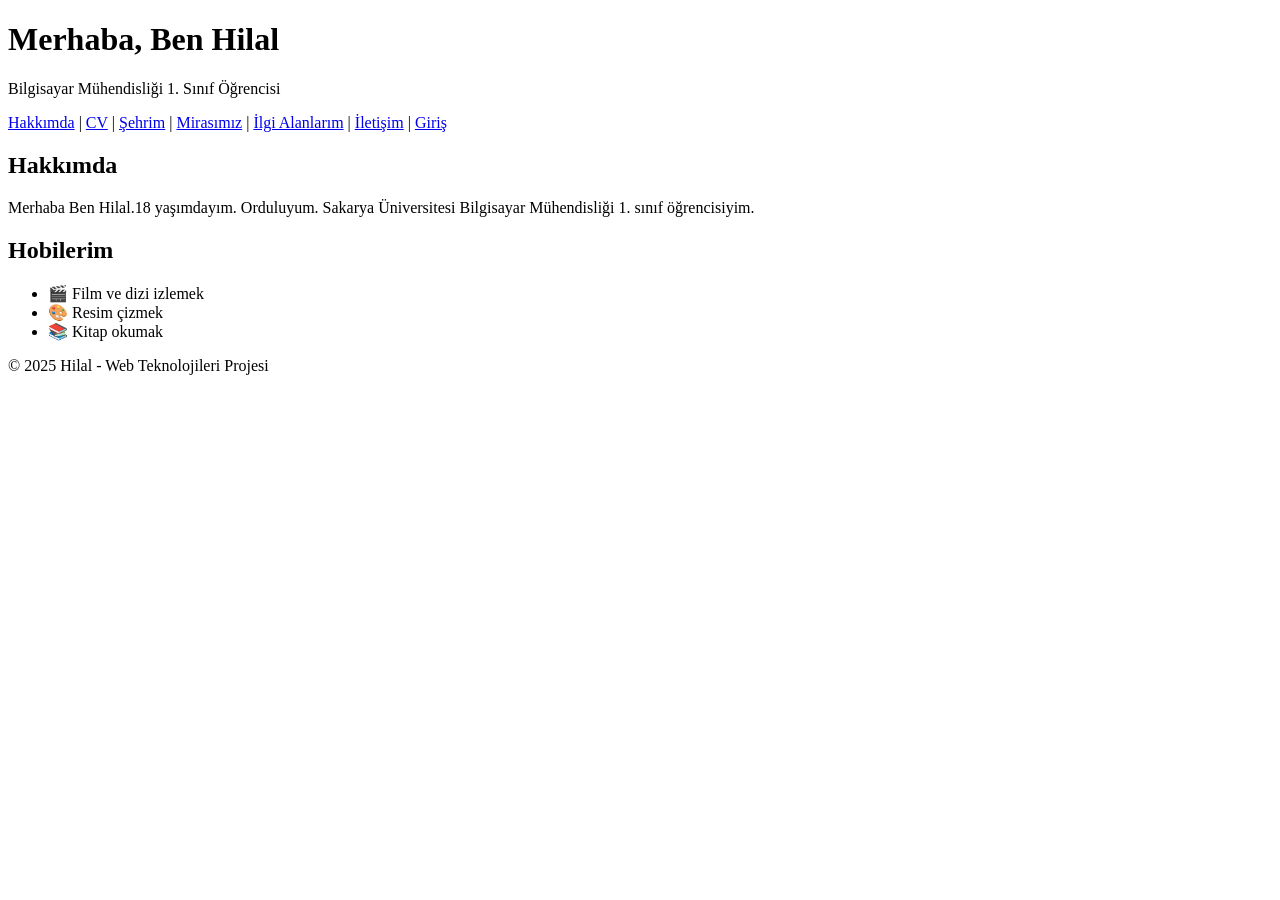
==== index.html @ f27714cb "Hakkımda sayfası oluşturuldu" ====
<!DOCTYPE html>
<html lang="tr">
<head>
    <meta charset="UTF-8">
    <meta name="viewport" content="width=device-width, initial-scale=1.0">
    <title>Hakkımda - Hilal</title>
</head>
<body>

    <header>
        <h1>Merhaba, Ben Hilal </h1>
        <p>Bilgisayar Mühendisliği 1. Sınıf Öğrencisi</p>
    </header>

    <nav>
        <a href="index.html">Hakkımda</a> |
        <a href="cv.html">CV</a> |
        <a href="sehrim.html">Şehrim</a> |
        <a href="miras.html">Mirasımız</a> |
        <a href="ilgi.html">İlgi Alanlarım</a> |
        <a href="iletisim.html">İletişim</a> |
        <a href="login.html">Giriş</a>
    </nav>

    <main>
        <section>
            <h2>Hakkımda</h2>
            <p>
                Merhaba Ben Hilal.18 yaşımdayım. Orduluyum. Sakarya Üniversitesi 
                Bilgisayar Mühendisliği 1. sınıf öğrencisiyim.
            </p>
        </section>

        <section>
            <h2>Hobilerim</h2>
            <ul>
                <li>🎬 Film ve dizi izlemek</li>
                <li>🎨 Resim çizmek</li>
                <li>📚 Kitap okumak</li>
                
            </ul>
        </section>
    </main>

    <footer>
        <p>© 2025 Hilal - Web Teknolojileri Projesi</p>
    </footer>

</body>
</html>
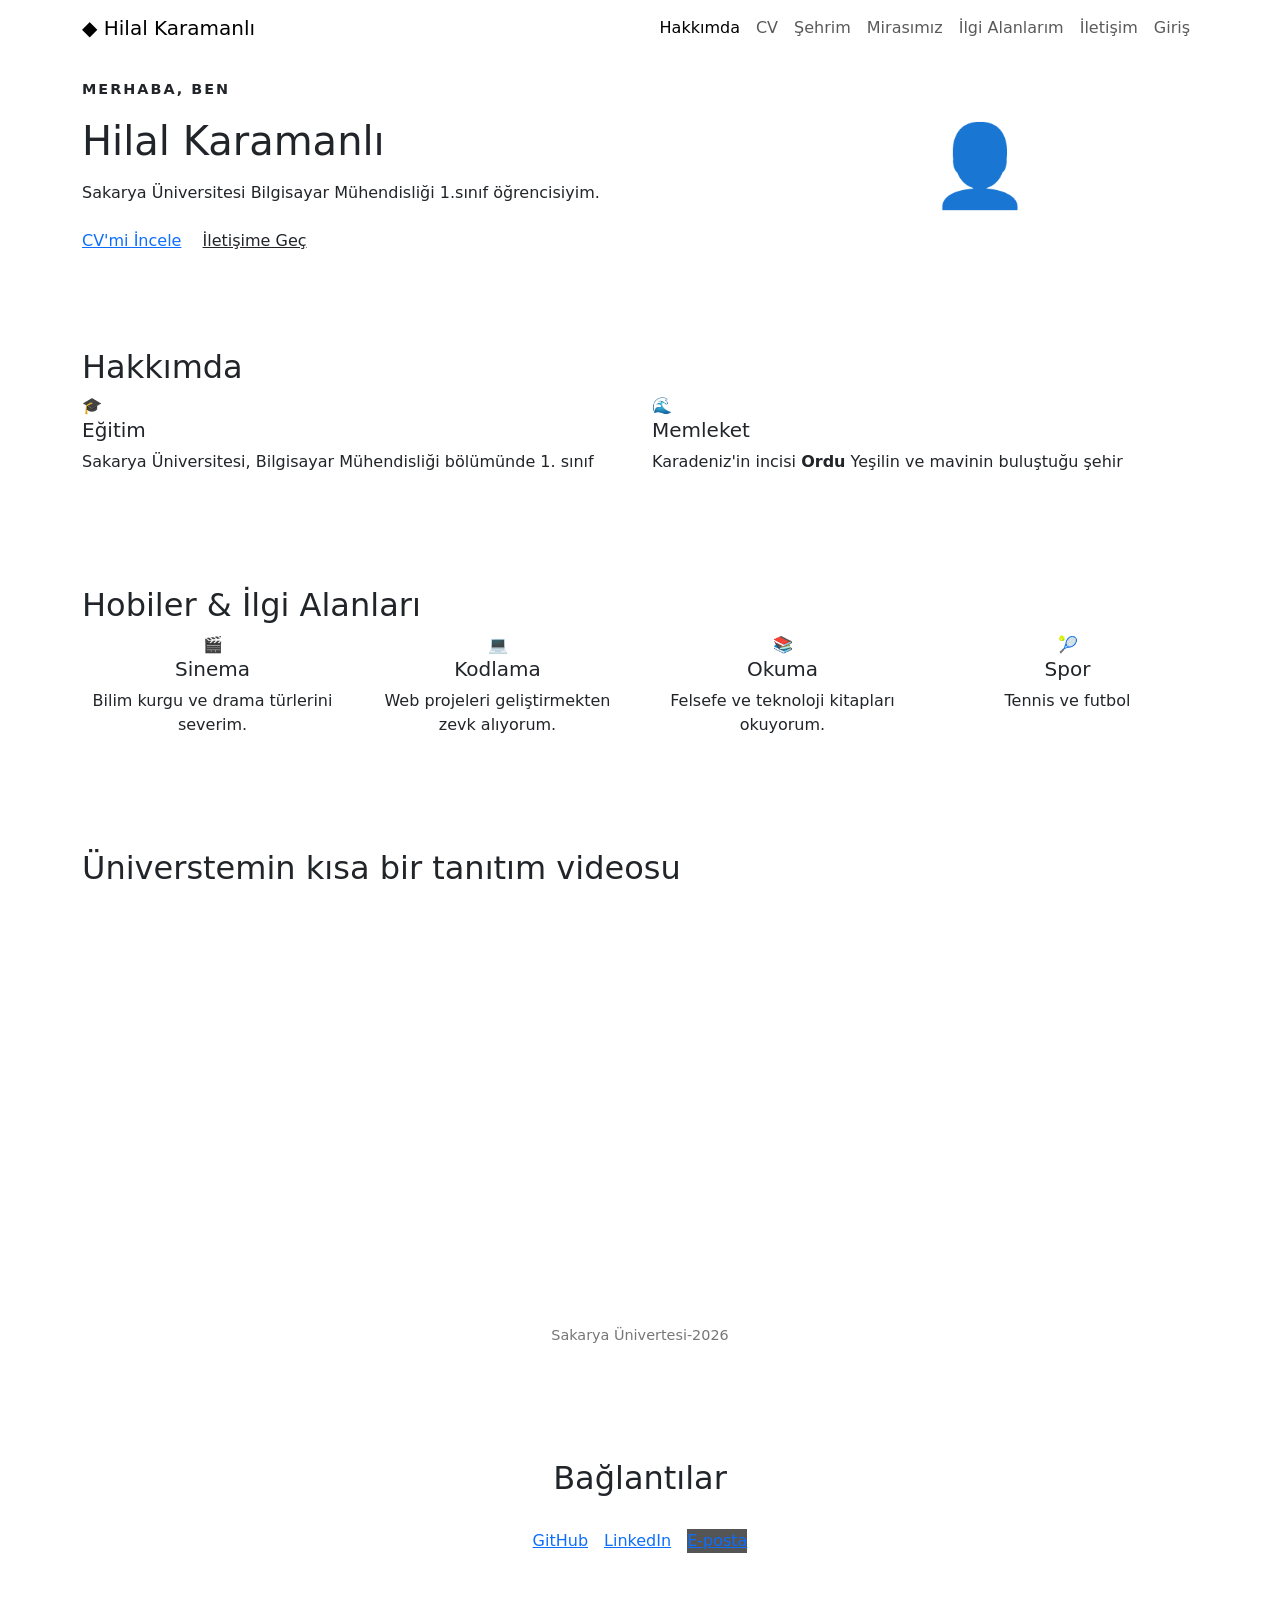
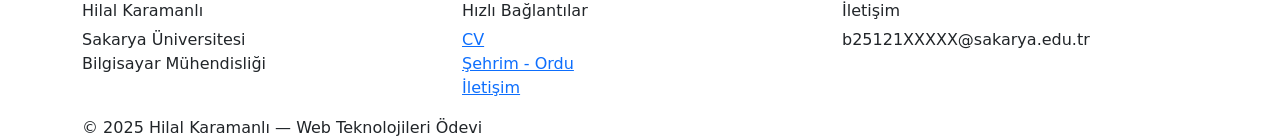
==== commit e61f3130: "index.html yeniden tasarlandı - Bootstrap ve style.css eklendi" ====
--- a/index.html
+++ b/index.html
@@ -1,50 +1,184 @@
 <!DOCTYPE html>
 <html lang="tr">
 <head>
-    <meta charset="UTF-8">
-    <meta name="viewport" content="width=device-width, initial-scale=1.0">
-    <title>Hakkımda - Hilal</title>
+  <meta charset="UTF-8" />
+  <meta name="viewport" content="width=device-width, initial-scale=1.0" />
+  <title>Hakkımda | Kişisel Web Sitem</title>
+  <link href="https://cdn.jsdelivr.net/npm/bootstrap@5.3.3/dist/css/bootstrap.min.css" rel="stylesheet" />
+  <link rel="stylesheet" href="css/style.css" />
 </head>
 <body>
 
-    <header>
-        <h1>Merhaba, Ben Hilal </h1>
-        <p>Bilgisayar Mühendisliği 1. Sınıf Öğrencisi</p>
-    </header>
+  <!-- ========== NAVBAR ========== -->
+  <nav class="navbar navbar-expand-lg sticky-top">
+    <div class="container">
+      <a class="navbar-brand" href="index.html">&#9670; Hilal Karamanlı</a>
+      <button class="navbar-toggler" type="button" data-bs-toggle="collapse" data-bs-target="#navMenu">
+        <span class="navbar-toggler-icon"></span>
+      </button>
+      <div class="collapse navbar-collapse" id="navMenu">
+        <ul class="navbar-nav ms-auto">
+          <li class="nav-item"><a class="nav-link active" href="index.html">Hakkımda</a></li>
+          <li class="nav-item"><a class="nav-link" href="cv.html">CV</a></li>
+          <li class="nav-item"><a class="nav-link" href="sehrim.html">Şehrim</a></li>
+          <li class="nav-item"><a class="nav-link" href="miras.html">Mirasımız</a></li>
+          <li class="nav-item"><a class="nav-link" href="ilgi.html">İlgi Alanlarım</a></li>
+          <li class="nav-item"><a class="nav-link" href="iletisim.html">İletişim</a></li>
+          <li class="nav-item"><a class="nav-link" href="login.html">Giriş</a></li>
+        </ul>
+      </div>
+    </div>
+  </nav>
 
-    <nav>
-        <a href="index.html">Hakkımda</a> |
-        <a href="cv.html">CV</a> |
-        <a href="sehrim.html">Şehrim</a> |
-        <a href="miras.html">Mirasımız</a> |
-        <a href="ilgi.html">İlgi Alanlarım</a> |
-        <a href="iletisim.html">İletişim</a> |
-        <a href="login.html">Giriş</a>
-    </nav>
+  <!-- ========== HERO ========== -->
+  <section class="hero">
+    <div class="container">
+      <div class="row align-items-center g-5">
+        <div class="col-md-7">
+          <p style="color:var(--renk-vurgu); font-weight:600; letter-spacing:2px; text-transform:uppercase; font-size:0.9rem;">Merhaba, ben</p>
+          <h1>Hilal <span>Karamanlı</span></h1>
+          <p class="mt-3 mb-4">Sakarya Üniversitesi Bilgisayar Mühendisliği 1.sınıf öğrencisiyim.</p>
+          <a href="cv.html" class="btn-ana me-3">CV'mi İncele</a>
+          <a href="iletisim.html" class="btn-ikincil" style="color:var(--renk-acik); border-color:var(--renk-acik);">İletişime Geç</a>
+        </div>
+        <div class="col-md-5 text-center">
+          
+          <div style="width:220px; height:220px; border-radius:50%; background:rgba(255,255,255,0.1); border:4px solid var(--renk-vurgu); margin:0 auto; overflow:hidden; display:flex; align-items:center; justify-content:center;">
+            <span style="font-size:5rem;">👤</span>
+            <!-- <img src="img/profil.jpg" alt="Profil" style="width:100%;height:100%;object-fit:cover;"> -->
+          </div>
+        </div>
+      </div>
+    </div>
+  </section>
 
-    <main>
-        <section>
-            <h2>Hakkımda</h2>
-            <p>
-                Merhaba Ben Hilal.18 yaşımdayım. Orduluyum. Sakarya Üniversitesi 
-                Bilgisayar Mühendisliği 1. sınıf öğrencisiyim.
-            </p>
-        </section>
+  <!-- ========== HAKKIMDA ========== -->
+  <main>
+    <section class="py-5 mt-4">
+      <div class="container">
+        <h2 class="bolum-baslik">Hakkımda</h2>
+        <div class="bolum-cizgi"></div>
+        <div class="row g-4">
+          <div class="col-md-6">
+            <div class="kart">
+              <div class="kart-ikon">🎓</div>
+              <h5>Eğitim</h5>
+              <p>Sakarya Üniversitesi, Bilgisayar Mühendisliği bölümünde 1. sınıf </p>
+            </div>
+          </div>
+          <div class="col-md-6">
+            <div class="kart">
+              <div class="kart-ikon">🌊</div>
+              <h5>Memleket</h5>
+              <p>Karadeniz'in incisi <strong>Ordu</strong> Yeşilin ve mavinin buluştuğu şehir </p>
+            </div>
+          </div>
+        </div>
+      </div>
+    </section>
 
-        <section>
-            <h2>Hobilerim</h2>
-            <ul>
-                <li>🎬 Film ve dizi izlemek</li>
-                <li>🎨 Resim çizmek</li>
-                <li>📚 Kitap okumak</li>
-                
-            </ul>
-        </section>
-    </main>
+    <!-- ========== HOBİLER ========== -->
+    <section class="py-5" style="background:var(--renk-beyaz);">
+      <div class="container">
+        <h2 class="bolum-baslik">Hobiler & İlgi Alanları</h2>
+        <div class="bolum-cizgi"></div>
+        <div class="row g-4">
+          <div class="col-6 col-md-3">
+            <div class="kart text-center">
+              <div class="kart-ikon">🎬</div>
+              <h5>Sinema</h5>
+              <p>Bilim kurgu ve drama türlerini severim.</p>
+            </div>
+          </div>
+          <div class="col-6 col-md-3">
+            <div class="kart text-center">
+              <div class="kart-ikon">💻</div>
+              <h5>Kodlama</h5>
+              <p>Web projeleri geliştirmekten zevk alıyorum.</p>
+            </div>
+          </div>
+          <div class="col-6 col-md-3">
+            <div class="kart text-center">
+              <div class="kart-ikon">📚</div>
+              <h5>Okuma</h5>
+              <p>Felsefe ve teknoloji kitapları okuyorum.</p>
+            </div>
+          </div>
+          <div class="col-6 col-md-3">
+            <div class="kart text-center">
+             <div class="kart-ikon">🎾</div>
+              <h5>Spor</h5>
+              <p>Tennis ve futbol</p>
+              <p></p>
+            </div>
+          </div>
+        </div>
+      </div>
+    </section>
 
-    <footer>
-        <p>© 2025 Hilal - Web Teknolojileri Projesi</p>
-    </footer>
+    <!-- ========== VİDEO & MEDYA ========== -->
+    <section class="py-5">
+      <div class="container">
+        <h2 class="bolum-baslik">Üniverstemin kısa bir tanıtım videosu</h2>
+        <div class="bolum-cizgi"></div>
+        <div class="row justify-content-center">
+          <div class="col-md-8">
+            <div style="position:relative; padding-bottom:56.25%; height:0; border-radius:12px; overflow:hidden; box-shadow:var(--golge);">
+             
+              <iframe
+                src="https://www.youtube.com/embed/_Py8ZUSC9WU"
+                title="Sakarya Üniversitesi Tanıtım Filmi"
+                style="position:absolute;top:0;left:0;width:100%;height:100%;border:none;"
+                allowfullscreen>
+              </iframe>
+            </div>
+            <p class="text-center mt-3" style="color:#777; font-size:0.9rem;">Sakarya Ünivertesi-2026</p>
+          </div>
+        </div>
+      </div>
+    </section>
 
+    <!-- ========== BAĞLANTILAR ========== -->
+    <section class="py-5" style="background:var(--renk-lacivert); color:var(--renk-beyaz);">
+      <div class="container text-center">
+        <h2 class="bolum-baslik" style="color:var(--renk-beyaz);">Bağlantılar</h2>
+        <div class="bolum-cizgi" style="margin:0.3rem auto 2rem;"></div>
+        <div class="d-flex gap-3 justify-content-center flex-wrap">
+          <a href="https://github.com/kullanici_adin" target="_blank" class="btn-ana">GitHub</a>
+          <a href="https://linkedin.com/in/kullanici_adin" target="_blank" class="btn-ana" style="background:var(--renk-yesil);">LinkedIn</a>
+          <a href="mailto:b24121XXXXX@sakarya.edu.tr" class="btn-ana" style="background:#555;">E-posta</a>
+        </div>
+      </div>
+    </section>
+  </main>
+
+  <!-- ========== FOOTER ========== -->
+  <footer>
+    <div class="container">
+      <div class="row g-4">
+        <div class="col-md-4">
+          <h6>Hilal Karamanlı</h6>
+          <p>Sakarya Üniversitesi<br>Bilgisayar Mühendisliği</p>
+        </div>
+        <div class="col-md-4">
+          <h6>Hızlı Bağlantılar</h6>
+          <ul class="list-unstyled">
+            <li><a href="cv.html">CV</a></li>
+            <li><a href="sehrim.html">Şehrim - Ordu</a></li>
+            <li><a href="iletisim.html">İletişim</a></li>
+          </ul>
+        </div>
+        <div class="col-md-4">
+          <h6>İletişim</h6>
+          <p>b25121XXXXX@sakarya.edu.tr</p>
+        </div>
+      </div>
+      <div class="footer-alt">
+        © 2025 Hilal Karamanlı — Web Teknolojileri Ödevi
+      </div>
+    </div>
+  </footer>
+
+  <script src="https://cdn.jsdelivr.net/npm/bootstrap@5.3.3/dist/js/bootstrap.bundle.min.js"></script>
 </body>
 </html>
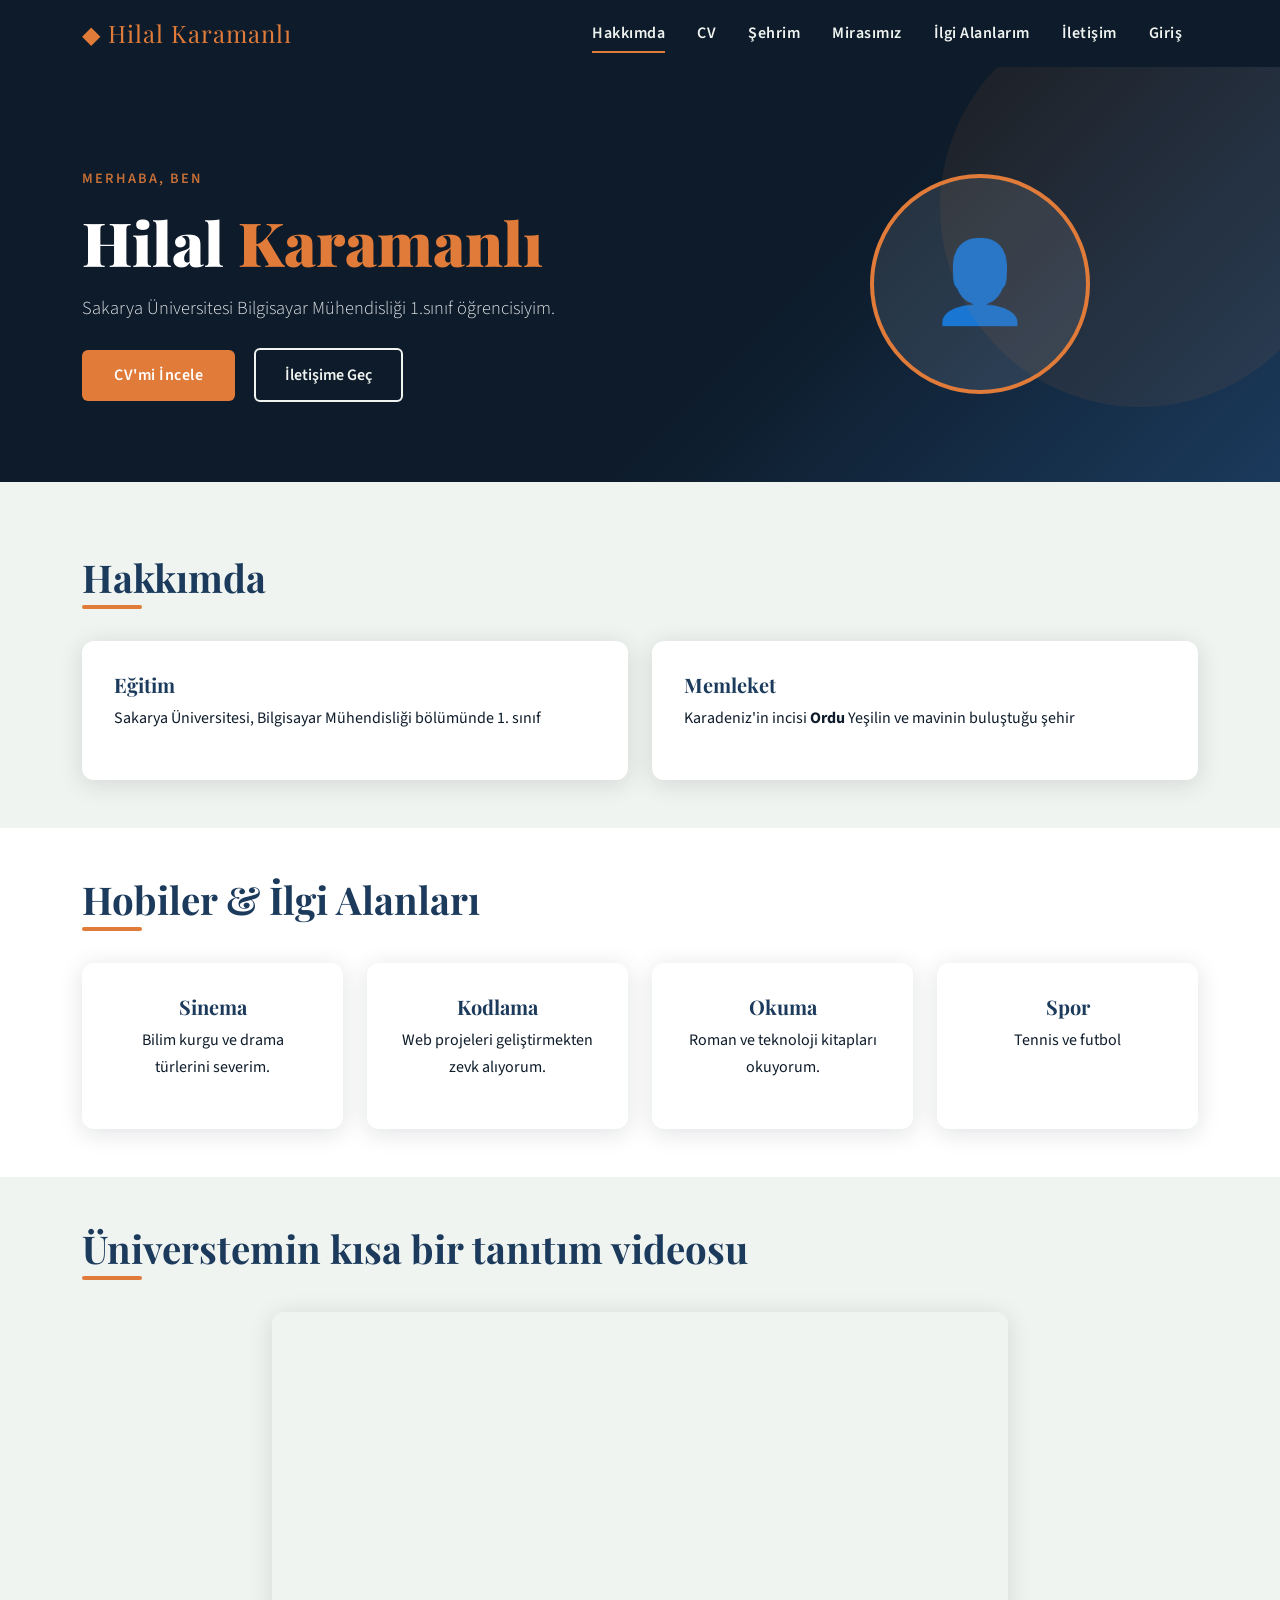
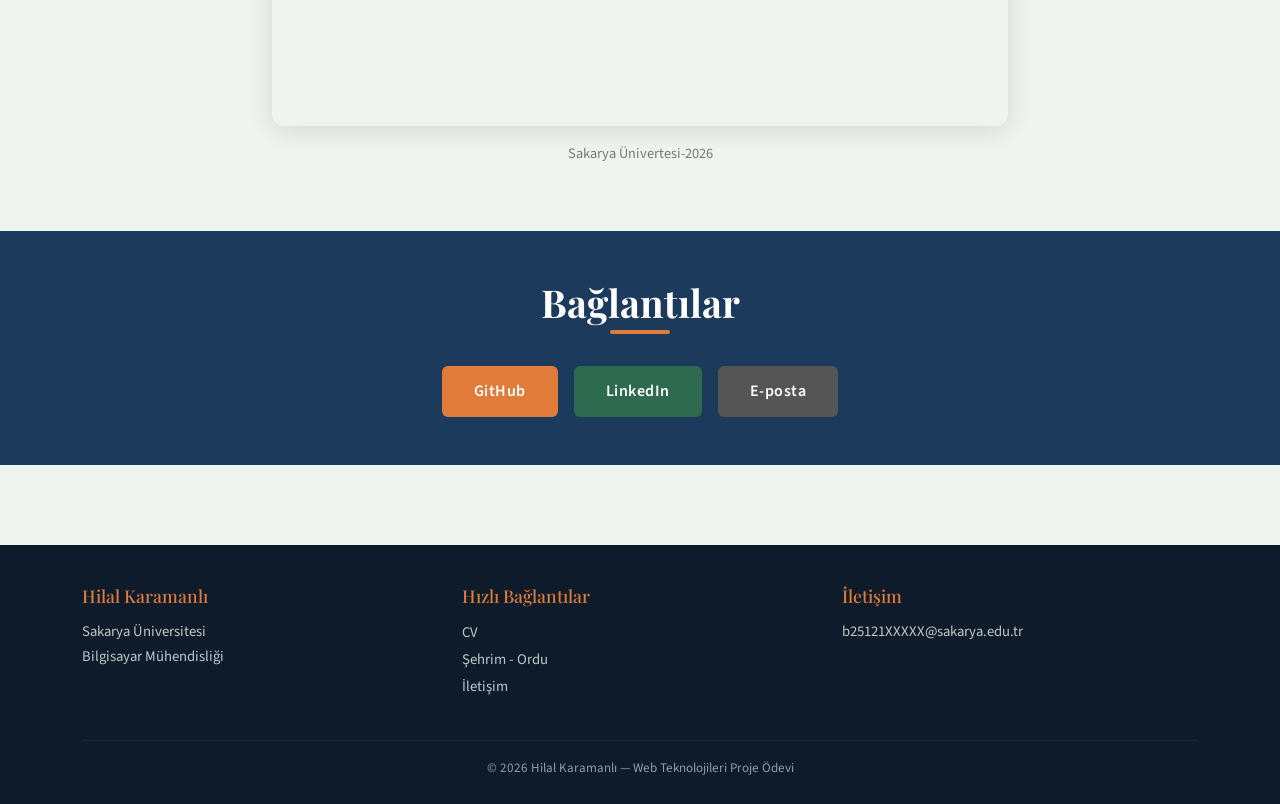
==== commit 32b83315: "ana sayfa düzenlendi" ====
--- a/index.html
+++ b/index.html
@@ -54,6 +54,7 @@
 
   <!-- ========== HAKKIMDA ========== -->
   <main>
+
     <section class="py-5 mt-4">
       <div class="container">
         <h2 class="bolum-baslik">Hakkımda</h2>
@@ -61,14 +62,13 @@
         <div class="row g-4">
           <div class="col-md-6">
             <div class="kart">
-              <div class="kart-ikon">🎓</div>
               <h5>Eğitim</h5>
               <p>Sakarya Üniversitesi, Bilgisayar Mühendisliği bölümünde 1. sınıf </p>
             </div>
           </div>
+
           <div class="col-md-6">
             <div class="kart">
-              <div class="kart-ikon">🌊</div>
               <h5>Memleket</h5>
               <p>Karadeniz'in incisi <strong>Ordu</strong> Yeşilin ve mavinin buluştuğu şehir </p>
             </div>
@@ -85,28 +85,26 @@
         <div class="row g-4">
           <div class="col-6 col-md-3">
             <div class="kart text-center">
-              <div class="kart-ikon">🎬</div>
               <h5>Sinema</h5>
               <p>Bilim kurgu ve drama türlerini severim.</p>
             </div>
           </div>
+
           <div class="col-6 col-md-3">
             <div class="kart text-center">
-              <div class="kart-ikon">💻</div>
               <h5>Kodlama</h5>
               <p>Web projeleri geliştirmekten zevk alıyorum.</p>
             </div>
           </div>
           <div class="col-6 col-md-3">
             <div class="kart text-center">
-              <div class="kart-ikon">📚</div>
+              
               <h5>Okuma</h5>
-              <p>Felsefe ve teknoloji kitapları okuyorum.</p>
+              <p>Roman ve teknoloji kitapları okuyorum.</p>
             </div>
           </div>
           <div class="col-6 col-md-3">
             <div class="kart text-center">
-             <div class="kart-ikon">🎾</div>
               <h5>Spor</h5>
               <p>Tennis ve futbol</p>
               <p></p>
@@ -144,8 +142,8 @@
         <h2 class="bolum-baslik" style="color:var(--renk-beyaz);">Bağlantılar</h2>
         <div class="bolum-cizgi" style="margin:0.3rem auto 2rem;"></div>
         <div class="d-flex gap-3 justify-content-center flex-wrap">
-          <a href="https://github.com/kullanici_adin" target="_blank" class="btn-ana">GitHub</a>
-          <a href="https://linkedin.com/in/kullanici_adin" target="_blank" class="btn-ana" style="background:var(--renk-yesil);">LinkedIn</a>
+          <a href="https://github.com/hhilalk" target="_blank" class="btn-ana">GitHub</a>
+          <a href="https://linkedin.com/in/hhilalk" target="_blank" class="btn-ana" style="background:var(--renk-yesil);">LinkedIn</a>
           <a href="mailto:b24121XXXXX@sakarya.edu.tr" class="btn-ana" style="background:#555;">E-posta</a>
         </div>
       </div>
@@ -174,7 +172,7 @@
         </div>
       </div>
       <div class="footer-alt">
-        © 2025 Hilal Karamanlı — Web Teknolojileri Ödevi
+        © 2026 Hilal Karamanlı — Web Teknolojileri Proje Ödevi
       </div>
     </div>
   </footer>
--- a/css/style.css
+++ b/css/style.css
@@ -0,0 +1,375 @@
+/* ============================================================
+   ORDU PROJESİ - ANA STİL DOSYASI
+   Font: Playfair Display (başlık) + Source Sans 3 (metin)
+   Tema: Karadeniz'in yeşili + koyu lacivert
+============================================================ */
+
+@import url('https://fonts.googleapis.com/css2?family=Playfair+Display:wght@400;700;900&family=Source+Sans+3:wght@300;400;600&display=swap');
+
+/* ---------- CSS Değişkenleri ---------- */
+:root {
+  --renk-koyu:    #0d1b2a;
+  --renk-lacivert:#1b3a5c;
+  --renk-yesil:   #2d6a4f;
+  --renk-acik:    #f0f4f0;
+  --renk-vurgu:   #e07b39;
+  --renk-beyaz:   #ffffff;
+  --font-baslik:  'Playfair Display', Georgia, serif;
+  --font-metin:   'Source Sans 3', sans-serif;
+  --gecis:        0.3s ease;
+  --golge:        0 4px 24px rgba(13,27,42,0.13);
+}
+
+/* ---------- Genel Sıfırlama ---------- */
+*, *::before, *::after { box-sizing: border-box; margin: 0; padding: 0; }
+
+html { scroll-behavior: smooth; }
+
+body {
+  font-family: var(--font-metin);
+  background-color: var(--renk-acik);
+  color: var(--renk-koyu);
+  line-height: 1.7;
+  font-size: 1rem;
+}
+
+img { max-width: 100%; display: block; }
+
+a { color: inherit; text-decoration: none; }
+
+/* ---------- NAVBAR ---------- */
+.navbar {
+  background-color: var(--renk-koyu) !important;
+}
+
+.navbar-brand {
+  font-family: var(--font-baslik);
+  font-size: 1.5rem;
+  color: var(--renk-vurgu) !important;
+  letter-spacing: 1px;
+}
+
+.navbar-nav .nav-link {
+  font-family: var(--font-metin);
+  font-weight: 600;
+  color: var(--renk-acik) !important;
+  letter-spacing: 0.5px;
+  padding: 0.5rem 1rem !important;
+  position: relative;
+  transition: color var(--gecis);
+}
+
+.navbar-nav .nav-link::after {
+  content: '';
+  position: absolute;
+  bottom: 2px; left: 50%;
+  width: 0; height: 2px;
+  background: var(--renk-vurgu);
+  transition: width var(--gecis), left var(--gecis);
+}
+
+.navbar-nav .nav-link:hover::after,
+.navbar-nav .nav-link.active::after {
+  width: 70%; left: 15%;
+}
+
+.navbar-nav .nav-link:hover {
+  color: var(--renk-vurgu) !important;
+}
+
+.navbar-toggler {
+  border-color: var(--renk-vurgu);
+}
+
+.navbar-toggler-icon {
+  background-image: url("data:image/svg+xml,%3csvg xmlns='http://www.w3.org/2000/svg' viewBox='0 0 30 30'%3e%3cpath stroke='rgba%28224,123,57,1%29' stroke-linecap='round' stroke-miterlimit='10' stroke-width='2' d='M4 7h22M4 15h22M4 23h22'/%3e%3c/svg%3e");
+}
+
+/* ---------- HERO BÖLÜMÜ ---------- */
+.hero {
+  background: linear-gradient(135deg, var(--renk-koyu) 60%, var(--renk-lacivert) 100%);
+  color: var(--renk-beyaz);
+  padding: 100px 0 80px;
+  position: relative;
+  overflow: hidden;
+}
+
+.hero::before {
+  content: '';
+  position: absolute;
+  top: -60px; right: -60px;
+  width: 400px; height: 400px;
+  border-radius: 50%;
+  background: rgba(224,123,57,0.08);
+  pointer-events: none;
+}
+
+.hero h1 {
+  font-family: var(--font-baslik);
+  font-size: clamp(2.2rem, 5vw, 3.8rem);
+  font-weight: 900;
+  line-height: 1.15;
+}
+
+.hero h1 span {
+  color: var(--renk-vurgu);
+}
+
+.hero p {
+  font-size: 1.15rem;
+  font-weight: 300;
+  opacity: 0.88;
+  max-width: 520px;
+}
+
+/* ---------- BÖLÜM BAŞLIKLARI ---------- */
+.bolum-baslik {
+  font-family: var(--font-baslik);
+  font-size: clamp(1.7rem, 3vw, 2.5rem);
+  font-weight: 700;
+  color: var(--renk-lacivert);
+  margin-bottom: 0.3rem;
+}
+
+.bolum-cizgi {
+  width: 60px;
+  height: 4px;
+  background: var(--renk-vurgu);
+  border-radius: 2px;
+  margin-bottom: 2rem;
+}
+
+/* ---------- KARTLAR ---------- */
+.kart {
+  background: var(--renk-beyaz);
+  border-radius: 12px;
+  box-shadow: var(--golge);
+  padding: 2rem;
+  transition: transform var(--gecis), box-shadow var(--gecis);
+  height: 100%;
+}
+
+.kart:hover {
+  transform: translateY(-5px);
+  box-shadow: 0 10px 36px rgba(13,27,42,0.18);
+}
+
+.kart-ikon {
+  font-size: 2.2rem;
+  margin-bottom: 0.8rem;
+}
+
+.kart h5 {
+  font-family: var(--font-baslik);
+  font-weight: 700;
+  color: var(--renk-lacivert);
+  margin-bottom: 0.5rem;
+}
+
+/* ---------- BUTONLAR ---------- */
+.btn-ana {
+  background-color: var(--renk-vurgu);
+  color: var(--renk-beyaz);
+  border: none;
+  padding: 0.75rem 2rem;
+  border-radius: 6px;
+  font-weight: 600;
+  font-family: var(--font-metin);
+  letter-spacing: 0.5px;
+  transition: background var(--gecis), transform var(--gecis);
+  cursor: pointer;
+  display: inline-block;
+}
+
+.btn-ana:hover {
+  background-color: #c5612a;
+  transform: translateY(-2px);
+  color: var(--renk-beyaz);
+}
+
+.btn-ikincil {
+  background: transparent;
+  color: var(--renk-lacivert);
+  border: 2px solid var(--renk-lacivert);
+  padding: 0.7rem 1.8rem;
+  border-radius: 6px;
+  font-weight: 600;
+  font-family: var(--font-metin);
+  transition: all var(--gecis);
+  cursor: pointer;
+  display: inline-block;
+}
+
+.btn-ikincil:hover {
+  background: var(--renk-lacivert);
+  color: var(--renk-beyaz);
+}
+
+/* ---------- FOOTER ---------- */
+footer {
+  background-color: var(--renk-koyu);
+  color: var(--renk-acik);
+  padding: 2.5rem 0 1.5rem;
+  margin-top: 5rem;
+}
+
+footer h6 {
+  font-family: var(--font-baslik);
+  color: var(--renk-vurgu);
+  font-size: 1.1rem;
+  margin-bottom: 0.8rem;
+}
+
+footer p, footer a {
+  font-size: 0.92rem;
+  opacity: 0.8;
+  color: var(--renk-acik);
+}
+
+footer a:hover { opacity: 1; color: var(--renk-vurgu); }
+
+.footer-alt {
+  border-top: 1px solid rgba(255,255,255,0.1);
+  margin-top: 1.5rem;
+  padding-top: 1rem;
+  font-size: 0.82rem;
+  opacity: 0.6;
+  text-align: center;
+}
+
+/* ---------- FORM STİLLERİ ---------- */
+.form-label {
+  font-weight: 600;
+  color: var(--renk-lacivert);
+  margin-bottom: 0.3rem;
+}
+
+.form-control, .form-select {
+  border: 1.5px solid #c9d6e3;
+  border-radius: 7px;
+  padding: 0.65rem 1rem;
+  font-family: var(--font-metin);
+  transition: border-color var(--gecis), box-shadow var(--gecis);
+}
+
+.form-control:focus, .form-select:focus {
+  border-color: var(--renk-vurgu);
+  box-shadow: 0 0 0 3px rgba(224,123,57,0.18);
+  outline: none;
+}
+
+.hata-mesaj {
+  color: #c0392b;
+  font-size: 0.85rem;
+  margin-top: 0.25rem;
+}
+
+.basari-mesaj {
+  color: var(--renk-yesil);
+  font-size: 0.85rem;
+  margin-top: 0.25rem;
+}
+
+/* ---------- CV SAYFA ÖZEL ---------- */
+.cv-bolum {
+  background: var(--renk-beyaz);
+  border-left: 4px solid var(--renk-vurgu);
+  border-radius: 0 10px 10px 0;
+  padding: 1.5rem 2rem;
+  margin-bottom: 1.5rem;
+  box-shadow: var(--golge);
+}
+
+.cv-tarih {
+  font-size: 0.85rem;
+  color: var(--renk-vurgu);
+  font-weight: 600;
+  letter-spacing: 0.5px;
+}
+
+.cv-okul {
+  font-family: var(--font-baslik);
+  font-weight: 700;
+  color: var(--renk-lacivert);
+  font-size: 1.15rem;
+}
+
+/* ---------- SLİDER ÖZEL ---------- */
+.carousel-item img {
+  height: 480px;
+  object-fit: cover;
+  border-radius: 12px;
+}
+
+.carousel-caption {
+  background: rgba(13,27,42,0.65);
+  border-radius: 8px;
+  padding: 0.8rem 1.5rem;
+  backdrop-filter: blur(4px);
+}
+
+.carousel-caption h5 {
+  font-family: var(--font-baslik);
+  font-size: 1.4rem;
+}
+
+/* ---------- API KARTLARI ---------- */
+.film-kart {
+  background: var(--renk-beyaz);
+  border-radius: 12px;
+  overflow: hidden;
+  box-shadow: var(--golge);
+  transition: transform var(--gecis);
+  height: 100%;
+}
+
+.film-kart:hover { transform: translateY(-6px); }
+
+.film-kart img {
+  width: 100%;
+  height: 300px;
+  object-fit: cover;
+}
+
+.film-kart-body {
+  padding: 1rem 1.2rem;
+}
+
+.film-kart-body h6 {
+  font-family: var(--font-baslik);
+  font-weight: 700;
+  color: var(--renk-lacivert);
+  font-size: 1rem;
+  margin-bottom: 0.3rem;
+}
+
+.film-puan {
+  color: var(--renk-vurgu);
+  font-weight: 700;
+  font-size: 0.9rem;
+}
+
+/* ---------- YÜKLENİYOR ---------- */
+.yukleniyor {
+  text-align: center;
+  padding: 3rem;
+  color: var(--renk-lacivert);
+  font-size: 1.1rem;
+}
+
+.yukleniyor::after {
+  content: ' ⏳';
+  animation: spin 1s linear infinite;
+}
+
+@keyframes spin {
+  from { transform: rotate(0deg); }
+  to   { transform: rotate(360deg); }
+}
+
+/* ---------- RESPONSIVE ---------- */
+@media (max-width: 768px) {
+  .hero { padding: 70px 0 50px; }
+  .carousel-item img { height: 250px; }
+  .film-kart img { height: 220px; }
+}
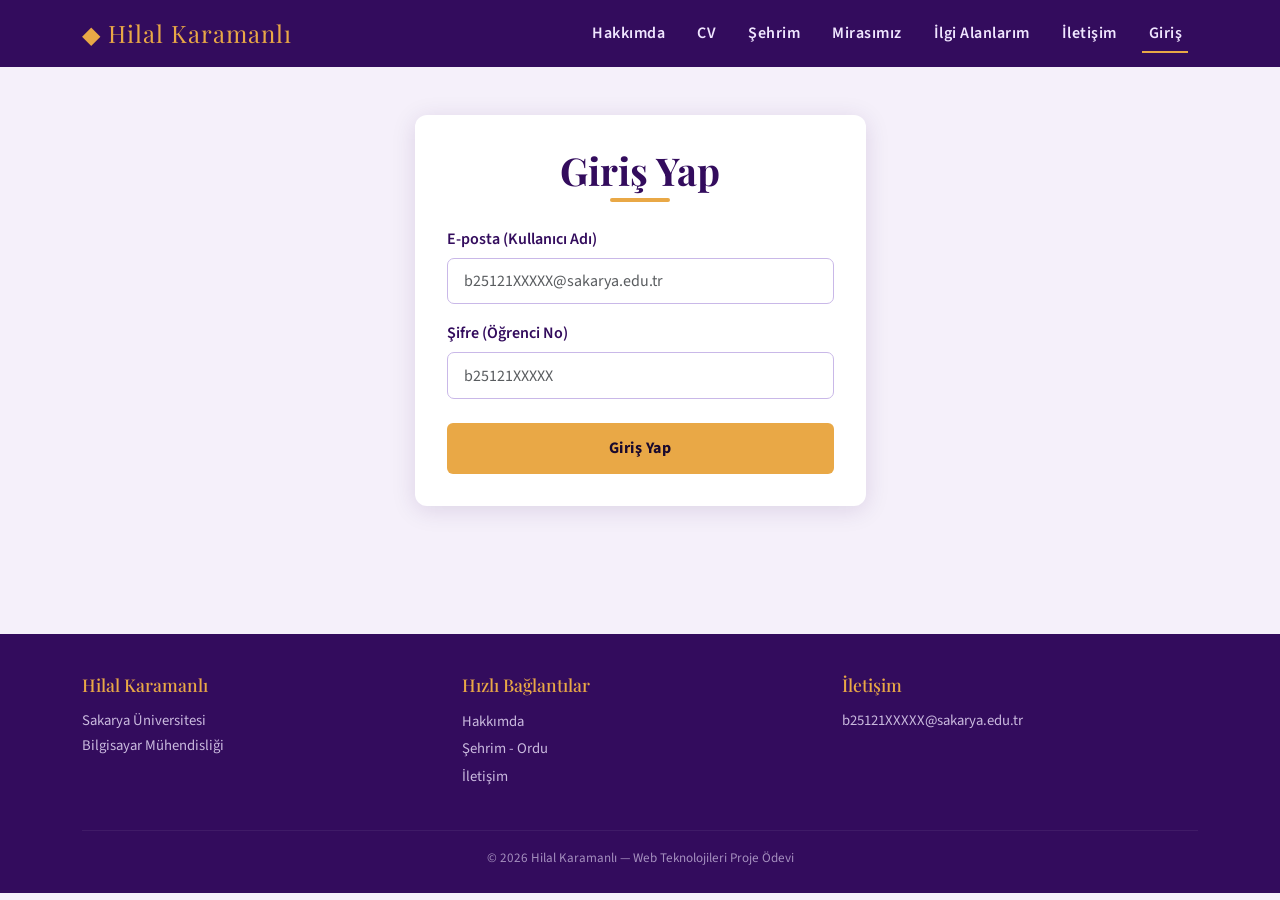
==== commit 6ef1e2cb: "düzenlemeleri ve genel sayfa güncellemeleri" ====
--- a/index.html
+++ b/index.html
@@ -3,7 +3,7 @@
 <head>
   <meta charset="UTF-8" />
   <meta name="viewport" content="width=device-width, initial-scale=1.0" />
-  <title>Hakkımda | Kişisel Web Sitem</title>
+  <title>Giriş | Kişisel Web Sitem</title>
   <link href="https://cdn.jsdelivr.net/npm/bootstrap@5.3.3/dist/css/bootstrap.min.css" rel="stylesheet" />
   <link rel="stylesheet" href="css/style.css" />
 </head>
@@ -18,136 +18,55 @@
       </button>
       <div class="collapse navbar-collapse" id="navMenu">
         <ul class="navbar-nav ms-auto">
-          <li class="nav-item"><a class="nav-link active" href="index.html">Hakkımda</a></li>
+          <li class="nav-item"><a class="nav-link" href="index.html">Hakkımda</a></li>
           <li class="nav-item"><a class="nav-link" href="cv.html">CV</a></li>
           <li class="nav-item"><a class="nav-link" href="sehrim.html">Şehrim</a></li>
           <li class="nav-item"><a class="nav-link" href="miras.html">Mirasımız</a></li>
           <li class="nav-item"><a class="nav-link" href="ilgi.html">İlgi Alanlarım</a></li>
           <li class="nav-item"><a class="nav-link" href="iletisim.html">İletişim</a></li>
-          <li class="nav-item"><a class="nav-link" href="login.html">Giriş</a></li>
+          <li class="nav-item"><a class="nav-link active" href="login.html">Giriş</a></li>
         </ul>
       </div>
     </div>
   </nav>
 
-  <!-- ========== HERO ========== -->
-  <section class="hero">
-    <div class="container">
-      <div class="row align-items-center g-5">
-        <div class="col-md-7">
-          <p style="color:var(--renk-vurgu); font-weight:600; letter-spacing:2px; text-transform:uppercase; font-size:0.9rem;">Merhaba, ben</p>
-          <h1>Hilal <span>Karamanlı</span></h1>
-          <p class="mt-3 mb-4">Sakarya Üniversitesi Bilgisayar Mühendisliği 1.sınıf öğrencisiyim.</p>
-          <a href="cv.html" class="btn-ana me-3">CV'mi İncele</a>
-          <a href="iletisim.html" class="btn-ikincil" style="color:var(--renk-acik); border-color:var(--renk-acik);">İletişime Geç</a>
-        </div>
-        <div class="col-md-5 text-center">
-          
-          <div style="width:220px; height:220px; border-radius:50%; background:rgba(255,255,255,0.1); border:4px solid var(--renk-vurgu); margin:0 auto; overflow:hidden; display:flex; align-items:center; justify-content:center;">
-            <span style="font-size:5rem;">👤</span>
-            <!-- <img src="img/profil.jpg" alt="Profil" style="width:100%;height:100%;object-fit:cover;"> -->
-          </div>
+  <!-- ========== GİRİŞ FORMU ========== -->
+  <main class="container py-5">
+    <div class="row justify-content-center">
+      <div class="col-md-5">
+        <div class="kart">
+          <h2 class="bolum-baslik text-center">Giriş Yap</h2>
+          <div class="bolum-cizgi" style="margin:0.3rem auto 1.5rem;"></div>
+
+          <!-- Hata mesajı (PHP'den URL parametresiyle gelir) -->
+          <div id="sunucu-hata" style="display:none; background:#fdecea; color:#a32d2d; padding:0.8rem 1rem; border-radius:8px; margin-bottom:1rem; font-size:0.9rem;"></div>
+
+          <form id="loginForm" action="login_islem.php" method="POST" novalidate>
+
+            <!-- Kullanıcı Adı -->
+            <div class="mb-3">
+              <label class="form-label" for="kullanici">E-posta (Kullanıcı Adı)</label>
+              <input type="email" class="form-control" id="kullanici" name="kullanici"
+                placeholder="b25121XXXXX@sakarya.edu.tr" />
+              <div class="hata-mesaj" id="hata-kullanici"></div>
+            </div>
+
+            <!-- Şifre -->
+            <div class="mb-4">
+              <label class="form-label" for="sifre">Şifre (Öğrenci No)</label>
+              <input type="password" class="form-control" id="sifre" name="sifre"
+                placeholder="b25121XXXXX" />
+              <div class="hata-mesaj" id="hata-sifre"></div>
+            </div>
+
+            <button type="button" class="btn-ana w-100" onclick="loginDogrula()">
+              Giriş Yap
+            </button>
+
+          </form>
         </div>
       </div>
     </div>
-  </section>
-
-  <!-- ========== HAKKIMDA ========== -->
-  <main>
-
-    <section class="py-5 mt-4">
-      <div class="container">
-        <h2 class="bolum-baslik">Hakkımda</h2>
-        <div class="bolum-cizgi"></div>
-        <div class="row g-4">
-          <div class="col-md-6">
-            <div class="kart">
-              <h5>Eğitim</h5>
-              <p>Sakarya Üniversitesi, Bilgisayar Mühendisliği bölümünde 1. sınıf </p>
-            </div>
-          </div>
-
-          <div class="col-md-6">
-            <div class="kart">
-              <h5>Memleket</h5>
-              <p>Karadeniz'in incisi <strong>Ordu</strong> Yeşilin ve mavinin buluştuğu şehir </p>
-            </div>
-          </div>
-        </div>
-      </div>
-    </section>
-
-    <!-- ========== HOBİLER ========== -->
-    <section class="py-5" style="background:var(--renk-beyaz);">
-      <div class="container">
-        <h2 class="bolum-baslik">Hobiler & İlgi Alanları</h2>
-        <div class="bolum-cizgi"></div>
-        <div class="row g-4">
-          <div class="col-6 col-md-3">
-            <div class="kart text-center">
-              <h5>Sinema</h5>
-              <p>Bilim kurgu ve drama türlerini severim.</p>
-            </div>
-          </div>
-
-          <div class="col-6 col-md-3">
-            <div class="kart text-center">
-              <h5>Kodlama</h5>
-              <p>Web projeleri geliştirmekten zevk alıyorum.</p>
-            </div>
-          </div>
-          <div class="col-6 col-md-3">
-            <div class="kart text-center">
-              
-              <h5>Okuma</h5>
-              <p>Roman ve teknoloji kitapları okuyorum.</p>
-            </div>
-          </div>
-          <div class="col-6 col-md-3">
-            <div class="kart text-center">
-              <h5>Spor</h5>
-              <p>Tennis ve futbol</p>
-              <p></p>
-            </div>
-          </div>
-        </div>
-      </div>
-    </section>
-
-    <!-- ========== VİDEO & MEDYA ========== -->
-    <section class="py-5">
-      <div class="container">
-        <h2 class="bolum-baslik">Üniverstemin kısa bir tanıtım videosu</h2>
-        <div class="bolum-cizgi"></div>
-        <div class="row justify-content-center">
-          <div class="col-md-8">
-            <div style="position:relative; padding-bottom:56.25%; height:0; border-radius:12px; overflow:hidden; box-shadow:var(--golge);">
-             
-              <iframe
-                src="https://www.youtube.com/embed/_Py8ZUSC9WU"
-                title="Sakarya Üniversitesi Tanıtım Filmi"
-                style="position:absolute;top:0;left:0;width:100%;height:100%;border:none;"
-                allowfullscreen>
-              </iframe>
-            </div>
-            <p class="text-center mt-3" style="color:#777; font-size:0.9rem;">Sakarya Ünivertesi-2026</p>
-          </div>
-        </div>
-      </div>
-    </section>
-
-    <!-- ========== BAĞLANTILAR ========== -->
-    <section class="py-5" style="background:var(--renk-lacivert); color:var(--renk-beyaz);">
-      <div class="container text-center">
-        <h2 class="bolum-baslik" style="color:var(--renk-beyaz);">Bağlantılar</h2>
-        <div class="bolum-cizgi" style="margin:0.3rem auto 2rem;"></div>
-        <div class="d-flex gap-3 justify-content-center flex-wrap">
-          <a href="https://github.com/hhilalk" target="_blank" class="btn-ana">GitHub</a>
-          <a href="https://linkedin.com/in/hhilalk" target="_blank" class="btn-ana" style="background:var(--renk-yesil);">LinkedIn</a>
-          <a href="mailto:b24121XXXXX@sakarya.edu.tr" class="btn-ana" style="background:#555;">E-posta</a>
-        </div>
-      </div>
-    </section>
   </main>
 
   <!-- ========== FOOTER ========== -->
@@ -161,7 +80,7 @@
         <div class="col-md-4">
           <h6>Hızlı Bağlantılar</h6>
           <ul class="list-unstyled">
-            <li><a href="cv.html">CV</a></li>
+            <li><a href="index.html">Hakkımda</a></li>
             <li><a href="sehrim.html">Şehrim - Ordu</a></li>
             <li><a href="iletisim.html">İletişim</a></li>
           </ul>
@@ -178,5 +97,52 @@
   </footer>
 
   <script src="https://cdn.jsdelivr.net/npm/bootstrap@5.3.3/dist/js/bootstrap.bundle.min.js"></script>
+  <script>
+    // URL'den hata mesajı varsa göster (PHP yönlendirmesinden gelir)
+    const params = new URLSearchParams(window.location.search);
+    if (params.get('hata')) {
+      const hataDiv = document.getElementById('sunucu-hata');
+      hataDiv.textContent = '❌ ' + params.get('hata');
+      hataDiv.style.display = 'block';
+    }
+
+    function loginDogrula() {
+      document.getElementById('hata-kullanici').textContent = '';
+      document.getElementById('hata-sifre').textContent = '';
+
+      const kullanici = document.getElementById('kullanici').value.trim();
+      const sifre     = document.getElementById('sifre').value.trim();
+      let gecerli     = true;
+
+      // E-posta kontrolü
+      if (!kullanici) {
+        document.getElementById('hata-kullanici').textContent = 'E-posta boş bırakılamaz.';
+        gecerli = false;
+      } else {
+        const emailRegex = /^[^\s@]+@[^\s@]+\.[^\s@]+$/;
+        if (!emailRegex.test(kullanici)) {
+          document.getElementById('hata-kullanici').textContent = 'Geçerli bir e-posta giriniz.';
+          gecerli = false;
+        }
+      }
+
+      // Şifre kontrolü — öğrenci numarası formatı: b + tam olarak 9 rakam
+      if (!sifre) {
+        document.getElementById('hata-sifre').textContent = 'Şifre boş bırakılamaz.';
+        gecerli = false;
+      } else {
+        const sifreRegex = /^b\d{9}$/i;
+        if (!sifreRegex.test(sifre)) {
+          document.getElementById('hata-sifre').textContent = 'Şifre öğrenci numarası formatında olmalı (örn: b251210057 — b + 9 rakam).';
+          gecerli = false;
+        }
+      }
+
+      if (gecerli) {
+        document.getElementById('loginForm').submit();
+      }
+    }
+  </script>
+
 </body>
 </html>
--- a/css/style.css
+++ b/css/style.css
@@ -1,23 +1,19 @@
-/* ============================================================
-   ORDU PROJESİ - ANA STİL DOSYASI
-   Font: Playfair Display (başlık) + Source Sans 3 (metin)
-   Tema: Karadeniz'in yeşili + koyu lacivert
-============================================================ */
+
 
 @import url('https://fonts.googleapis.com/css2?family=Playfair+Display:wght@400;700;900&family=Source+Sans+3:wght@300;400;600&display=swap');
 
 /* ---------- CSS Değişkenleri ---------- */
 :root {
-  --renk-koyu:    #0d1b2a;
-  --renk-lacivert:#1b3a5c;
+  --renk-koyu:    #330c5d;   
+  --renk-lacivert:#5a189a;   
   --renk-yesil:   #2d6a4f;
-  --renk-acik:    #f0f4f0;
-  --renk-vurgu:   #e07b39;
+  --renk-acik:    #f5f0fa;   
+  --renk-vurgu:   #e9a846; 
   --renk-beyaz:   #ffffff;
   --font-baslik:  'Playfair Display', Georgia, serif;
   --font-metin:   'Source Sans 3', sans-serif;
   --gecis:        0.3s ease;
-  --golge:        0 4px 24px rgba(13,27,42,0.13);
+  --golge:        0 4px 24px rgba(51,12,93,0.13);
 }
 
 /* ---------- Genel Sıfırlama ---------- */
@@ -28,7 +24,7 @@
 body {
   font-family: var(--font-metin);
   background-color: var(--renk-acik);
-  color: var(--renk-koyu);
+  color: #1a0a2e;
   line-height: 1.7;
   font-size: 1rem;
 }
@@ -52,7 +48,7 @@
 .navbar-nav .nav-link {
   font-family: var(--font-metin);
   font-weight: 600;
-  color: var(--renk-acik) !important;
+  color: #f0e6ff !important;
   letter-spacing: 0.5px;
   padding: 0.5rem 1rem !important;
   position: relative;
@@ -82,12 +78,12 @@
 }
 
 .navbar-toggler-icon {
-  background-image: url("data:image/svg+xml,%3csvg xmlns='http://www.w3.org/2000/svg' viewBox='0 0 30 30'%3e%3cpath stroke='rgba%28224,123,57,1%29' stroke-linecap='round' stroke-miterlimit='10' stroke-width='2' d='M4 7h22M4 15h22M4 23h22'/%3e%3c/svg%3e");
+  background-image: url("data:image/svg+xml,%3csvg xmlns='http://www.w3.org/2000/svg' viewBox='0 0 30 30'%3e%3cpath stroke='rgba%28233,168,70,1%29' stroke-linecap='round' stroke-miterlimit='10' stroke-width='2' d='M4 7h22M4 15h22M4 23h22'/%3e%3c/svg%3e");
 }
 
 /* ---------- HERO BÖLÜMÜ ---------- */
 .hero {
-  background: linear-gradient(135deg, var(--renk-koyu) 60%, var(--renk-lacivert) 100%);
+  background: linear-gradient(135deg, var(--renk-koyu) 55%, var(--renk-lacivert) 100%);
   color: var(--renk-beyaz);
   padding: 100px 0 80px;
   position: relative;
@@ -100,7 +96,7 @@
   top: -60px; right: -60px;
   width: 400px; height: 400px;
   border-radius: 50%;
-  background: rgba(224,123,57,0.08);
+  background: rgba(233,168,70,0.08);
   pointer-events: none;
 }
 
@@ -127,7 +123,7 @@
   font-family: var(--font-baslik);
   font-size: clamp(1.7rem, 3vw, 2.5rem);
   font-weight: 700;
-  color: var(--renk-lacivert);
+  color: var(--renk-koyu);
   margin-bottom: 0.3rem;
 }
 
@@ -151,7 +147,7 @@
 
 .kart:hover {
   transform: translateY(-5px);
-  box-shadow: 0 10px 36px rgba(13,27,42,0.18);
+  box-shadow: 0 10px 36px rgba(51,12,93,0.18);
 }
 
 .kart-ikon {
@@ -162,18 +158,18 @@
 .kart h5 {
   font-family: var(--font-baslik);
   font-weight: 700;
-  color: var(--renk-lacivert);
+  color: var(--renk-koyu);
   margin-bottom: 0.5rem;
 }
 
 /* ---------- BUTONLAR ---------- */
 .btn-ana {
   background-color: var(--renk-vurgu);
-  color: var(--renk-beyaz);
+  color: #1a0a2e;
   border: none;
   padding: 0.75rem 2rem;
   border-radius: 6px;
-  font-weight: 600;
+  font-weight: 700;
   font-family: var(--font-metin);
   letter-spacing: 0.5px;
   transition: background var(--gecis), transform var(--gecis);
@@ -182,15 +178,15 @@
 }
 
 .btn-ana:hover {
-  background-color: #c5612a;
+  background-color: #d4902e;
   transform: translateY(-2px);
-  color: var(--renk-beyaz);
+  color: #1a0a2e;
 }
 
 .btn-ikincil {
   background: transparent;
-  color: var(--renk-lacivert);
-  border: 2px solid var(--renk-lacivert);
+  color: var(--renk-koyu);
+  border: 2px solid var(--renk-koyu);
   padding: 0.7rem 1.8rem;
   border-radius: 6px;
   font-weight: 600;
@@ -201,14 +197,14 @@
 }
 
 .btn-ikincil:hover {
-  background: var(--renk-lacivert);
+  background: var(--renk-koyu);
   color: var(--renk-beyaz);
 }
 
 /* ---------- FOOTER ---------- */
 footer {
   background-color: var(--renk-koyu);
-  color: var(--renk-acik);
+  color: #f0e6ff;
   padding: 2.5rem 0 1.5rem;
   margin-top: 5rem;
 }
@@ -223,7 +219,7 @@
 footer p, footer a {
   font-size: 0.92rem;
   opacity: 0.8;
-  color: var(--renk-acik);
+  color: #f0e6ff;
 }
 
 footer a:hover { opacity: 1; color: var(--renk-vurgu); }
@@ -240,12 +236,12 @@
 /* ---------- FORM STİLLERİ ---------- */
 .form-label {
   font-weight: 600;
-  color: var(--renk-lacivert);
+  color: var(--renk-koyu);
   margin-bottom: 0.3rem;
 }
 
 .form-control, .form-select {
-  border: 1.5px solid #c9d6e3;
+  border: 1.5px solid #c9b8e8;
   border-radius: 7px;
   padding: 0.65rem 1rem;
   font-family: var(--font-metin);
@@ -253,8 +249,8 @@
 }
 
 .form-control:focus, .form-select:focus {
-  border-color: var(--renk-vurgu);
-  box-shadow: 0 0 0 3px rgba(224,123,57,0.18);
+  border-color: var(--renk-lacivert);
+  box-shadow: 0 0 0 3px rgba(90,24,154,0.15);
   outline: none;
 }
 
@@ -290,7 +286,7 @@
 .cv-okul {
   font-family: var(--font-baslik);
   font-weight: 700;
-  color: var(--renk-lacivert);
+  color: var(--renk-koyu);
   font-size: 1.15rem;
 }
 
@@ -302,7 +298,7 @@
 }
 
 .carousel-caption {
-  background: rgba(13,27,42,0.65);
+  background: rgba(51,12,93,0.70);
   border-radius: 8px;
   padding: 0.8rem 1.5rem;
   backdrop-filter: blur(4px);
@@ -338,7 +334,7 @@
 .film-kart-body h6 {
   font-family: var(--font-baslik);
   font-weight: 700;
-  color: var(--renk-lacivert);
+  color: var(--renk-koyu);
   font-size: 1rem;
   margin-bottom: 0.3rem;
 }
@@ -372,4 +368,6 @@
   .hero { padding: 70px 0 50px; }
   .carousel-item img { height: 250px; }
   .film-kart img { height: 220px; }
-}+}
+
+[v-cloak] { display: none; }
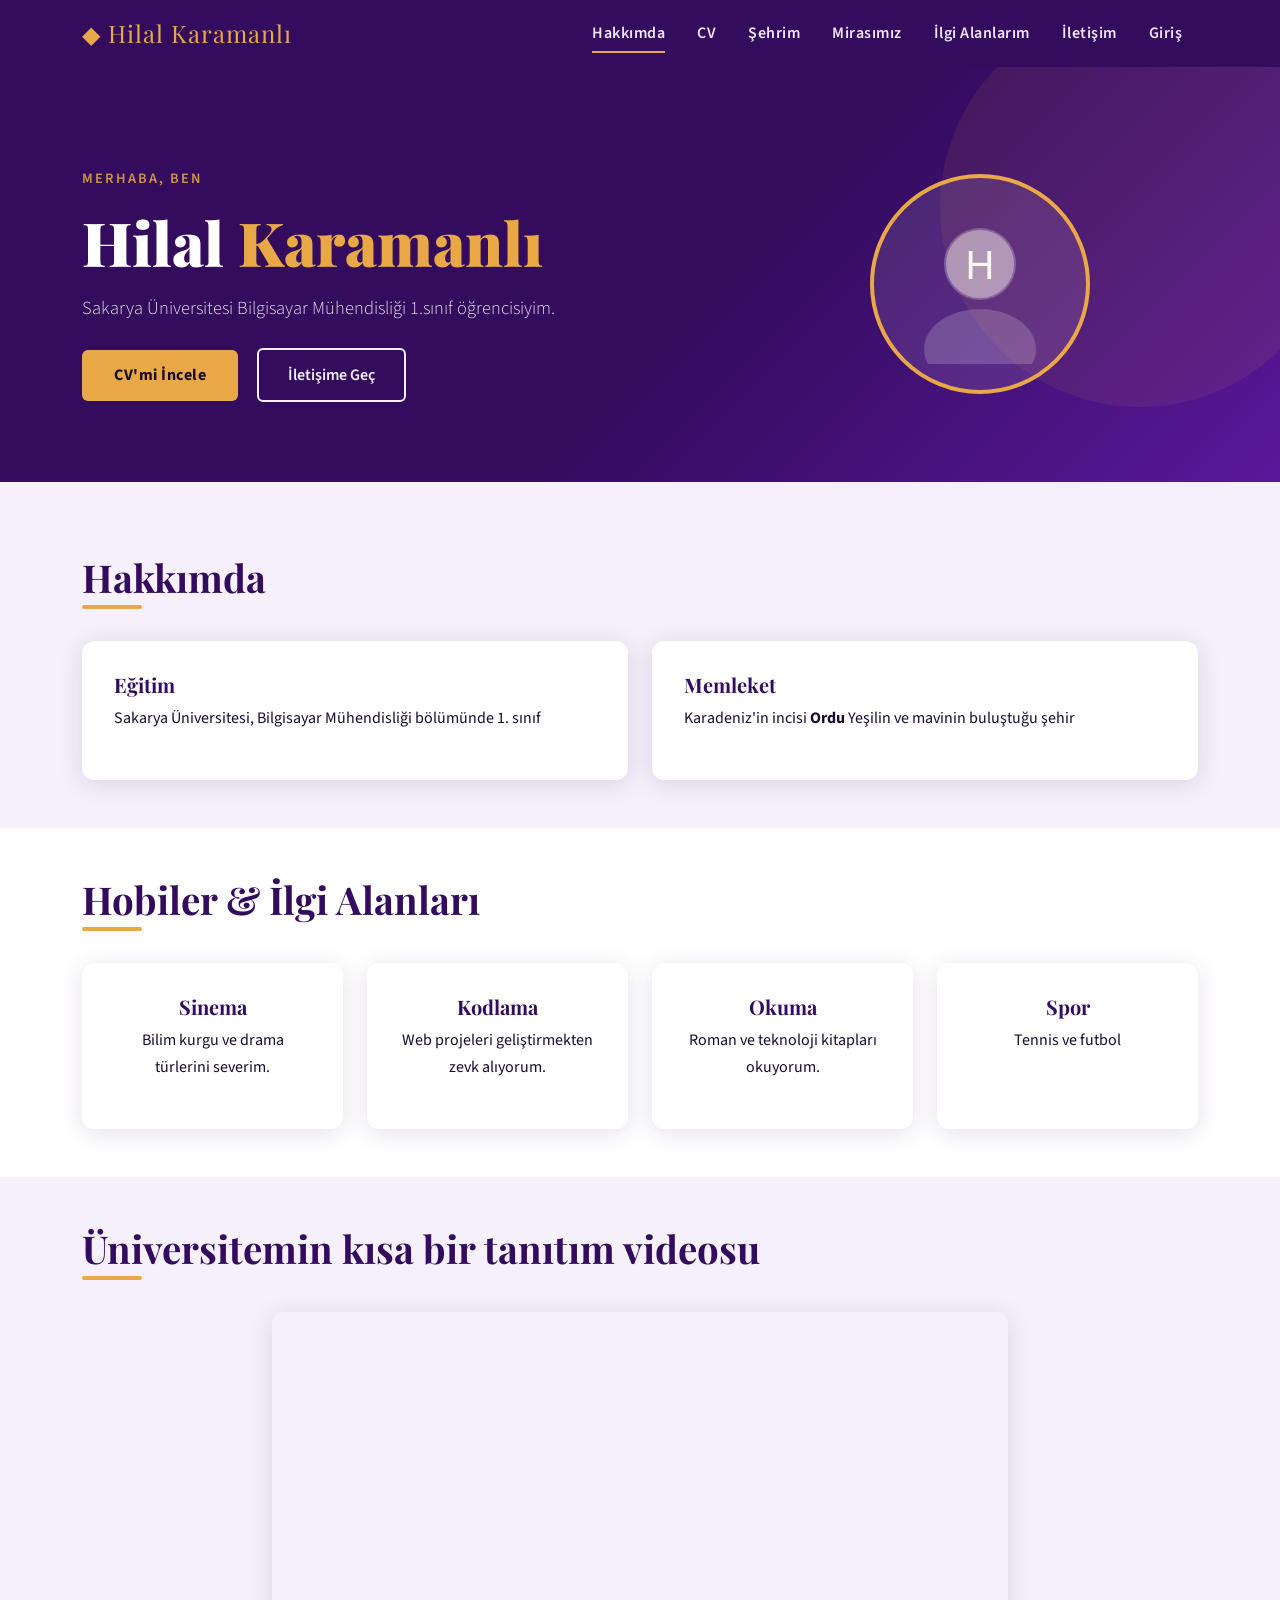
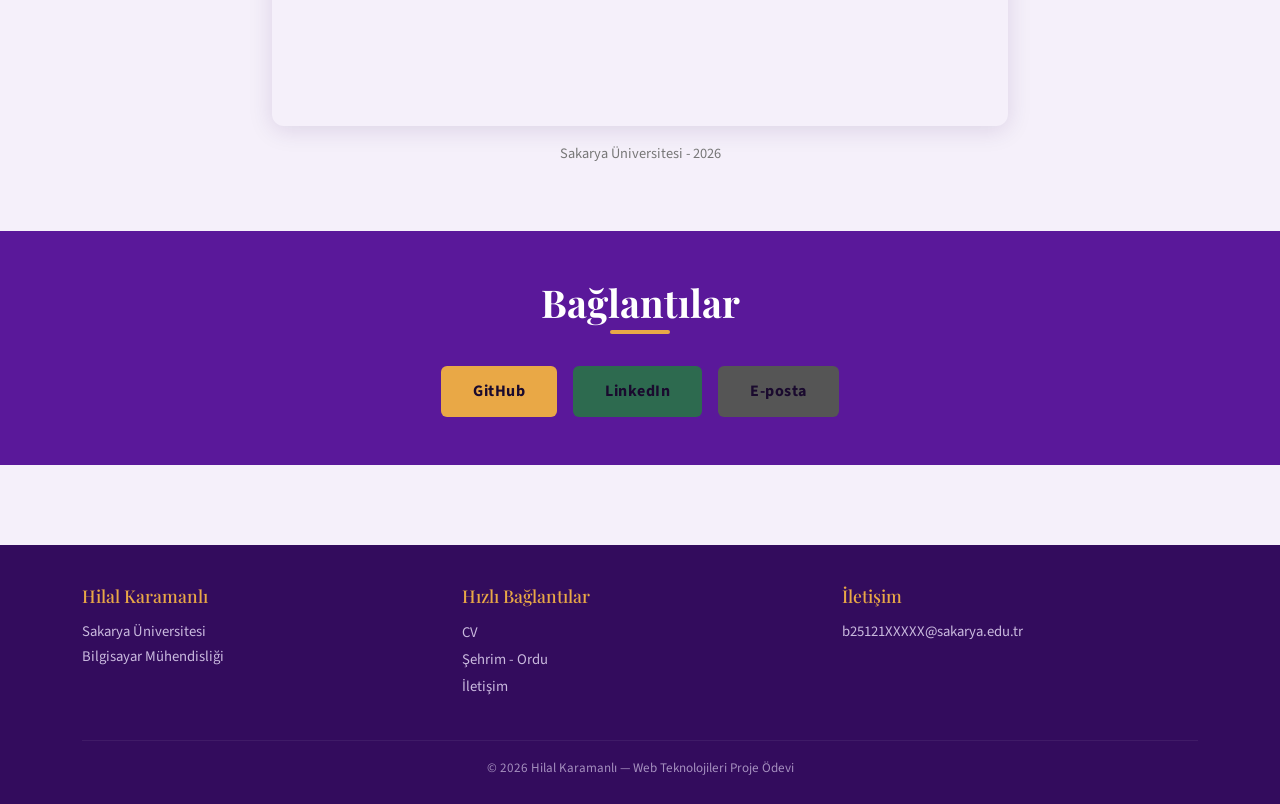
==== commit 3ca99e5b: "index.html düzenlendi" ====
--- a/index.html
+++ b/index.html
@@ -3,7 +3,7 @@
 <head>
   <meta charset="UTF-8" />
   <meta name="viewport" content="width=device-width, initial-scale=1.0" />
-  <title>Giriş | Kişisel Web Sitem</title>
+  <title>Hakkımda | Kişisel Web Sitem</title>
   <link href="https://cdn.jsdelivr.net/npm/bootstrap@5.3.3/dist/css/bootstrap.min.css" rel="stylesheet" />
   <link rel="stylesheet" href="css/style.css" />
 </head>
@@ -18,55 +18,140 @@
       </button>
       <div class="collapse navbar-collapse" id="navMenu">
         <ul class="navbar-nav ms-auto">
-          <li class="nav-item"><a class="nav-link" href="index.html">Hakkımda</a></li>
+          <li class="nav-item"><a class="nav-link active" href="index.html">Hakkımda</a></li>
           <li class="nav-item"><a class="nav-link" href="cv.html">CV</a></li>
           <li class="nav-item"><a class="nav-link" href="sehrim.html">Şehrim</a></li>
           <li class="nav-item"><a class="nav-link" href="miras.html">Mirasımız</a></li>
           <li class="nav-item"><a class="nav-link" href="ilgi.html">İlgi Alanlarım</a></li>
           <li class="nav-item"><a class="nav-link" href="iletisim.html">İletişim</a></li>
-          <li class="nav-item"><a class="nav-link active" href="login.html">Giriş</a></li>
+          <li class="nav-item"><a class="nav-link" href="login.html">Giriş</a></li>
         </ul>
       </div>
     </div>
   </nav>
 
-  <!-- ========== GİRİŞ FORMU ========== -->
-  <main class="container py-5">
-    <div class="row justify-content-center">
-      <div class="col-md-5">
-        <div class="kart">
-          <h2 class="bolum-baslik text-center">Giriş Yap</h2>
-          <div class="bolum-cizgi" style="margin:0.3rem auto 1.5rem;"></div>
-
-          <!-- Hata mesajı (PHP'den URL parametresiyle gelir) -->
-          <div id="sunucu-hata" style="display:none; background:#fdecea; color:#a32d2d; padding:0.8rem 1rem; border-radius:8px; margin-bottom:1rem; font-size:0.9rem;"></div>
-
-          <form id="loginForm" action="login_islem.php" method="POST" novalidate>
-
-            <!-- Kullanıcı Adı -->
-            <div class="mb-3">
-              <label class="form-label" for="kullanici">E-posta (Kullanıcı Adı)</label>
-              <input type="email" class="form-control" id="kullanici" name="kullanici"
-                placeholder="b25121XXXXX@sakarya.edu.tr" />
-              <div class="hata-mesaj" id="hata-kullanici"></div>
-            </div>
-
-            <!-- Şifre -->
-            <div class="mb-4">
-              <label class="form-label" for="sifre">Şifre (Öğrenci No)</label>
-              <input type="password" class="form-control" id="sifre" name="sifre"
-                placeholder="b25121XXXXX" />
-              <div class="hata-mesaj" id="hata-sifre"></div>
-            </div>
-
-            <button type="button" class="btn-ana w-100" onclick="loginDogrula()">
-              Giriş Yap
-            </button>
-
-          </form>
+  <!-- ========== HERO ========== -->
+  <section class="hero">
+    <div class="container">
+      <div class="row align-items-center g-5">
+        <div class="col-md-7">
+          <p style="color:var(--renk-vurgu); font-weight:600; letter-spacing:2px; text-transform:uppercase; font-size:0.9rem;">Merhaba, ben</p>
+          <h1>Hilal <span>Karamanlı</span></h1>
+          <p class="mt-3 mb-4">Sakarya Üniversitesi Bilgisayar Mühendisliği 1.sınıf öğrencisiyim.</p>
+          <a href="cv.html" class="btn-ana me-3">CV'mi İncele</a>
+          <a href="iletisim.html" class="btn-ikincil" style="color:var(--renk-acik); border-color:var(--renk-acik);">İletişime Geç</a>
+        </div>
+        <div class="col-md-5 text-center">
+          
+          <div style="width:220px; height:220px; border-radius:50%; background:rgba(255,255,255,0.1); border:4px solid var(--renk-vurgu); margin:0 auto; overflow:hidden; display:flex; align-items:center; justify-content:center;">
+            <svg width="160" height="160" viewBox="0 0 160 160" xmlns="http://www.w3.org/2000/svg">
+              <circle cx="80" cy="60" r="36" fill="rgba(255,255,255,0.25)"/>
+              <ellipse cx="80" cy="145" rx="56" ry="40" fill="rgba(255,255,255,0.18)"/>
+              <circle cx="80" cy="60" r="34" fill="rgba(255,255,255,0.35)"/>
+              <text x="80" y="75" text-anchor="middle" font-size="40" fill="white" font-family="sans-serif">H</text>
+            </svg>
+          </div>
         </div>
       </div>
     </div>
+  </section>
+
+  <!-- ========== HAKKIMDA ========== -->
+  <main>
+
+    <section class="py-5 mt-4">
+      <div class="container">
+        <h2 class="bolum-baslik">Hakkımda</h2>
+        <div class="bolum-cizgi"></div>
+        <div class="row g-4">
+          <div class="col-md-6">
+            <div class="kart">
+              <h5>Eğitim</h5>
+              <p>Sakarya Üniversitesi, Bilgisayar Mühendisliği bölümünde 1. sınıf </p>
+            </div>
+          </div>
+
+          <div class="col-md-6">
+            <div class="kart">
+              <h5>Memleket</h5>
+              <p>Karadeniz'in incisi <strong>Ordu</strong> Yeşilin ve mavinin buluştuğu şehir </p>
+            </div>
+          </div>
+        </div>
+      </div>
+    </section>
+
+    <!-- ========== HOBİLER ========== -->
+    <section class="py-5" style="background:var(--renk-beyaz);">
+      <div class="container">
+        <h2 class="bolum-baslik">Hobiler & İlgi Alanları</h2>
+        <div class="bolum-cizgi"></div>
+        <div class="row g-4">
+          <div class="col-6 col-md-3">
+            <div class="kart text-center">
+              <h5>Sinema</h5>
+              <p>Bilim kurgu ve drama türlerini severim.</p>
+            </div>
+          </div>
+
+          <div class="col-6 col-md-3">
+            <div class="kart text-center">
+              <h5>Kodlama</h5>
+              <p>Web projeleri geliştirmekten zevk alıyorum.</p>
+            </div>
+          </div>
+          <div class="col-6 col-md-3">
+            <div class="kart text-center">
+              
+              <h5>Okuma</h5>
+              <p>Roman ve teknoloji kitapları okuyorum.</p>
+            </div>
+          </div>
+          <div class="col-6 col-md-3">
+            <div class="kart text-center">
+              <h5>Spor</h5>
+              <p>Tennis ve futbol</p>
+              <p></p>
+            </div>
+          </div>
+        </div>
+      </div>
+    </section>
+
+    <!-- ========== VİDEO & MEDYA ========== -->
+    <section class="py-5">
+      <div class="container">
+        <h2 class="bolum-baslik">Üniversitemin kısa bir tanıtım videosu</h2>
+        <div class="bolum-cizgi"></div>
+        <div class="row justify-content-center">
+          <div class="col-md-8">
+            <div style="position:relative; padding-bottom:56.25%; height:0; border-radius:12px; overflow:hidden; box-shadow:var(--golge);">
+             
+              <iframe
+                src="https://www.youtube.com/embed/_Py8ZUSC9WU"
+                title="Sakarya Üniversitesi Tanıtım Filmi"
+                style="position:absolute;top:0;left:0;width:100%;height:100%;border:none;"
+                allowfullscreen>
+              </iframe>
+            </div>
+            <p class="text-center mt-3" style="color:#777; font-size:0.9rem;">Sakarya Üniversitesi - 2026</p>
+          </div>
+        </div>
+      </div>
+    </section>
+
+    <!-- ========== BAĞLANTILAR ========== -->
+    <section class="py-5" style="background:var(--renk-lacivert); color:var(--renk-beyaz);">
+      <div class="container text-center">
+        <h2 class="bolum-baslik" style="color:var(--renk-beyaz);">Bağlantılar</h2>
+        <div class="bolum-cizgi" style="margin:0.3rem auto 2rem;"></div>
+        <div class="d-flex gap-3 justify-content-center flex-wrap">
+          <a href="https://github.com/hhilalk" target="_blank" class="btn-ana">GitHub</a>
+          <a href="https://linkedin.com/in/hhilalk" target="_blank" class="btn-ana" style="background:var(--renk-yesil);">LinkedIn</a>
+          <a href="mailto:b24121XXXXX@sakarya.edu.tr" class="btn-ana" style="background:#555;">E-posta</a>
+        </div>
+      </div>
+    </section>
   </main>
 
   <!-- ========== FOOTER ========== -->
@@ -80,7 +165,7 @@
         <div class="col-md-4">
           <h6>Hızlı Bağlantılar</h6>
           <ul class="list-unstyled">
-            <li><a href="index.html">Hakkımda</a></li>
+            <li><a href="cv.html">CV</a></li>
             <li><a href="sehrim.html">Şehrim - Ordu</a></li>
             <li><a href="iletisim.html">İletişim</a></li>
           </ul>
@@ -97,52 +182,5 @@
   </footer>
 
   <script src="https://cdn.jsdelivr.net/npm/bootstrap@5.3.3/dist/js/bootstrap.bundle.min.js"></script>
-  <script>
-    // URL'den hata mesajı varsa göster (PHP yönlendirmesinden gelir)
-    const params = new URLSearchParams(window.location.search);
-    if (params.get('hata')) {
-      const hataDiv = document.getElementById('sunucu-hata');
-      hataDiv.textContent = '❌ ' + params.get('hata');
-      hataDiv.style.display = 'block';
-    }
-
-    function loginDogrula() {
-      document.getElementById('hata-kullanici').textContent = '';
-      document.getElementById('hata-sifre').textContent = '';
-
-      const kullanici = document.getElementById('kullanici').value.trim();
-      const sifre     = document.getElementById('sifre').value.trim();
-      let gecerli     = true;
-
-      // E-posta kontrolü
-      if (!kullanici) {
-        document.getElementById('hata-kullanici').textContent = 'E-posta boş bırakılamaz.';
-        gecerli = false;
-      } else {
-        const emailRegex = /^[^\s@]+@[^\s@]+\.[^\s@]+$/;
-        if (!emailRegex.test(kullanici)) {
-          document.getElementById('hata-kullanici').textContent = 'Geçerli bir e-posta giriniz.';
-          gecerli = false;
-        }
-      }
-
-      // Şifre kontrolü — öğrenci numarası formatı: b + tam olarak 9 rakam
-      if (!sifre) {
-        document.getElementById('hata-sifre').textContent = 'Şifre boş bırakılamaz.';
-        gecerli = false;
-      } else {
-        const sifreRegex = /^b\d{9}$/i;
-        if (!sifreRegex.test(sifre)) {
-          document.getElementById('hata-sifre').textContent = 'Şifre öğrenci numarası formatında olmalı (örn: b251210057 — b + 9 rakam).';
-          gecerli = false;
-        }
-      }
-
-      if (gecerli) {
-        document.getElementById('loginForm').submit();
-      }
-    }
-  </script>
-
 </body>
 </html>
